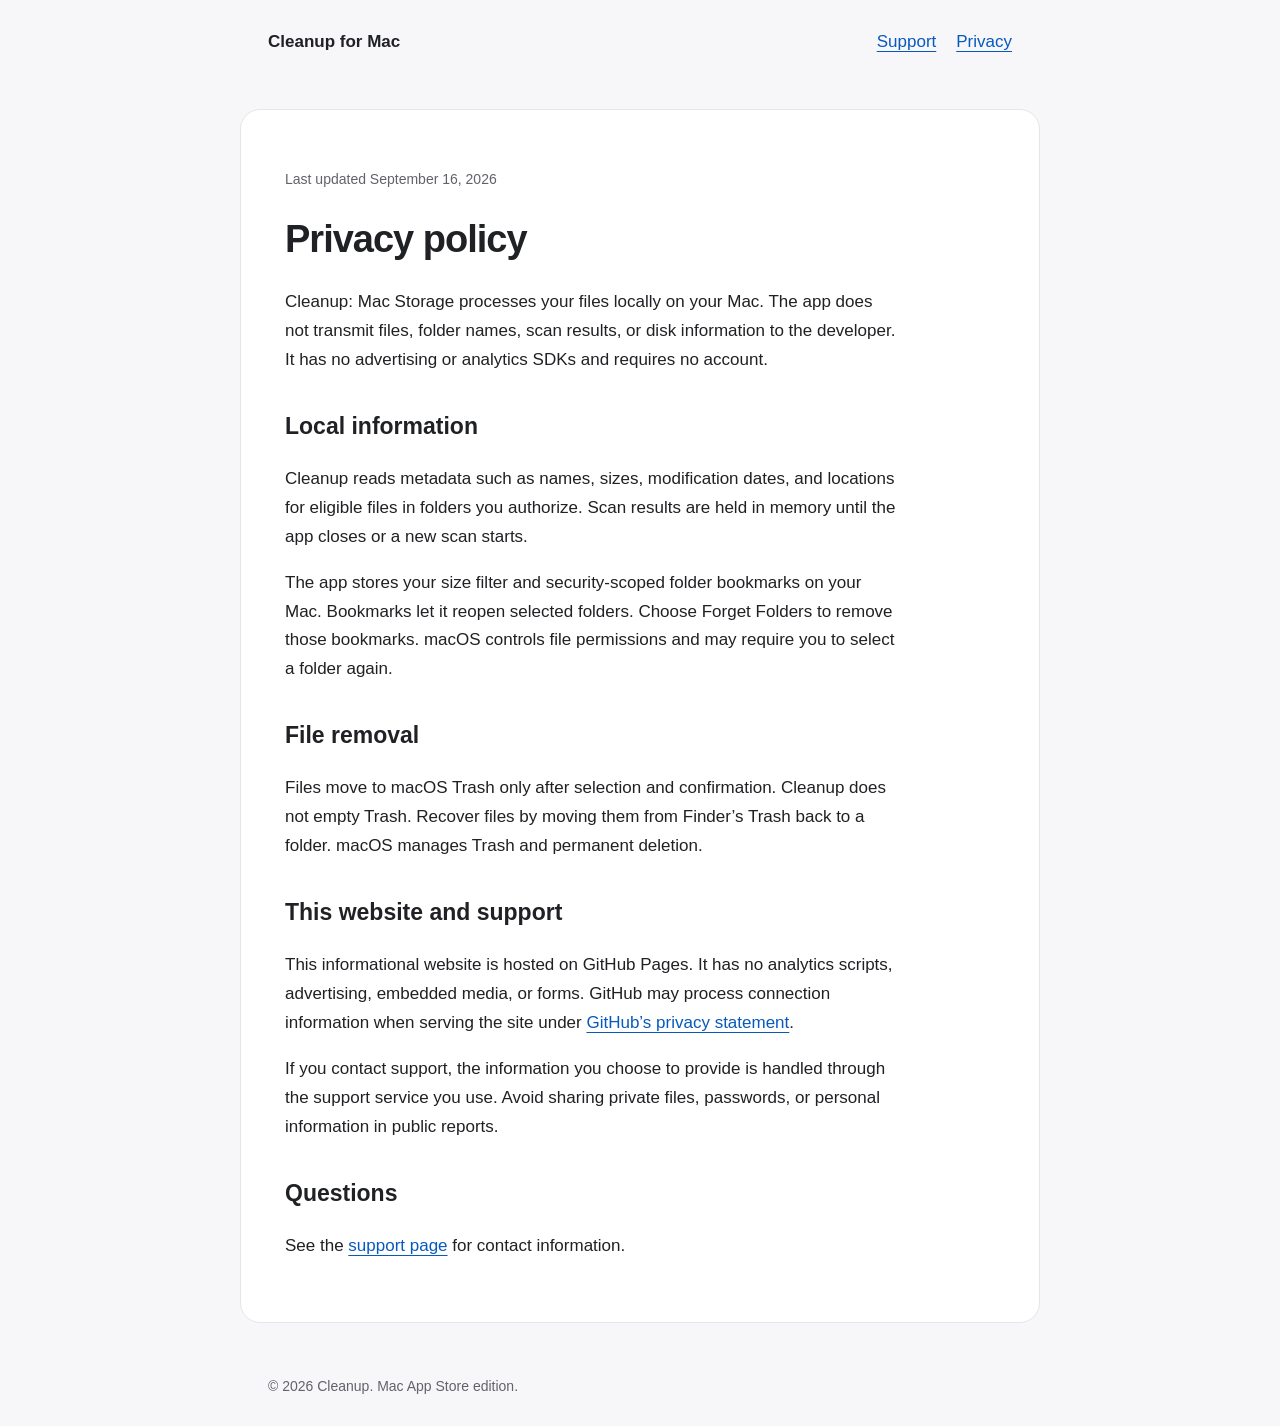
==== privacy.html @ 2ac74aff "Publish Cleanup support and privacy pages" ====
<!doctype html><html lang="en"><head><meta charset="utf-8"><meta name="viewport" content="width=device-width, initial-scale=1"><meta name="description" content="Cleanup for Mac: local file review, support, and privacy information."><title>Privacy policy · Cleanup</title><link rel="stylesheet" href="style.css"></head><body><header><a href="index.html">Cleanup for Mac</a><nav aria-label="Main"><a href="support.html">Support</a><a href="privacy.html">Privacy</a></nav></header><main><p class="eyebrow">Last updated September 16, 2026</p><h1>Privacy policy</h1><p>Cleanup: Mac Storage processes your files locally on your Mac. The app does not transmit files, folder names, scan results, or disk information to the developer. It has no advertising or analytics SDKs and requires no account.</p><h2>Local information</h2><p>Cleanup reads metadata such as names, sizes, modification dates, and locations for eligible files in folders you authorize. Scan results are held in memory until the app closes or a new scan starts.</p><p>The app stores your size filter and security-scoped folder bookmarks on your Mac. Bookmarks let it reopen selected folders. Choose Forget Folders to remove those bookmarks. macOS controls file permissions and may require you to select a folder again.</p><h2>File removal</h2><p>Files move to macOS Trash only after selection and confirmation. Cleanup does not empty Trash. Recover files by moving them from Finder’s Trash back to a folder. macOS manages Trash and permanent deletion.</p><h2>This website and support</h2><p>This informational website is hosted on GitHub Pages. It has no analytics scripts, advertising, embedded media, or forms. GitHub may process connection information when serving the site under <a href="https://docs.github.com/en/site-policy/privacy-policies/github-general-privacy-statement">GitHub’s privacy statement</a>.</p><p>If you contact support, the information you choose to provide is handled through the support service you use. Avoid sharing private files, passwords, or personal information in public reports.</p><h2>Questions</h2><p>See the <a href="support.html">support page</a> for contact information.</p></main><footer>© 2026 Cleanup. Mac App Store edition.</footer></body></html>
---- style.css ----
*{box-sizing:border-box}body{margin:0;background:#f7f7f9;color:#202124;font:17px/1.7 -apple-system,BlinkMacSystemFont,"Segoe UI",sans-serif}header,main,footer{max-width:800px;margin:auto;padding:28px}header{display:flex;justify-content:space-between;gap:24px;align-items:center}a{color:#0759bd;text-underline-offset:4px}nav{display:flex;gap:20px}header>a{color:inherit;text-decoration:none;font-weight:650}main{background:white;border:1px solid #e5e5ea;border-radius:20px;margin:24px auto;padding:44px}h1{font-size:38px;line-height:1.2;letter-spacing:-1px}h2{font-size:23px;margin-top:32px}p,li{max-width:65ch}.eyebrow,footer{color:#62626b;font-size:14px}.lead{font-size:21px;color:#555}.note{padding:16px 20px;background:#f4f5f7;border-radius:12px}a:focus-visible{outline:3px solid #0759bd;outline-offset:4px}@media(max-width:640px){header{flex-wrap:wrap}main{margin:12px;border-radius:14px;padding:24px}h1{font-size:32px}}@media(prefers-color-scheme:dark){body{background:#171719;color:#f3f3f5}main{background:#222225;border-color:#36363c}.lead,.eyebrow,footer{color:#b7b7bf}a{color:#8abaff}.note{background:#303035}}
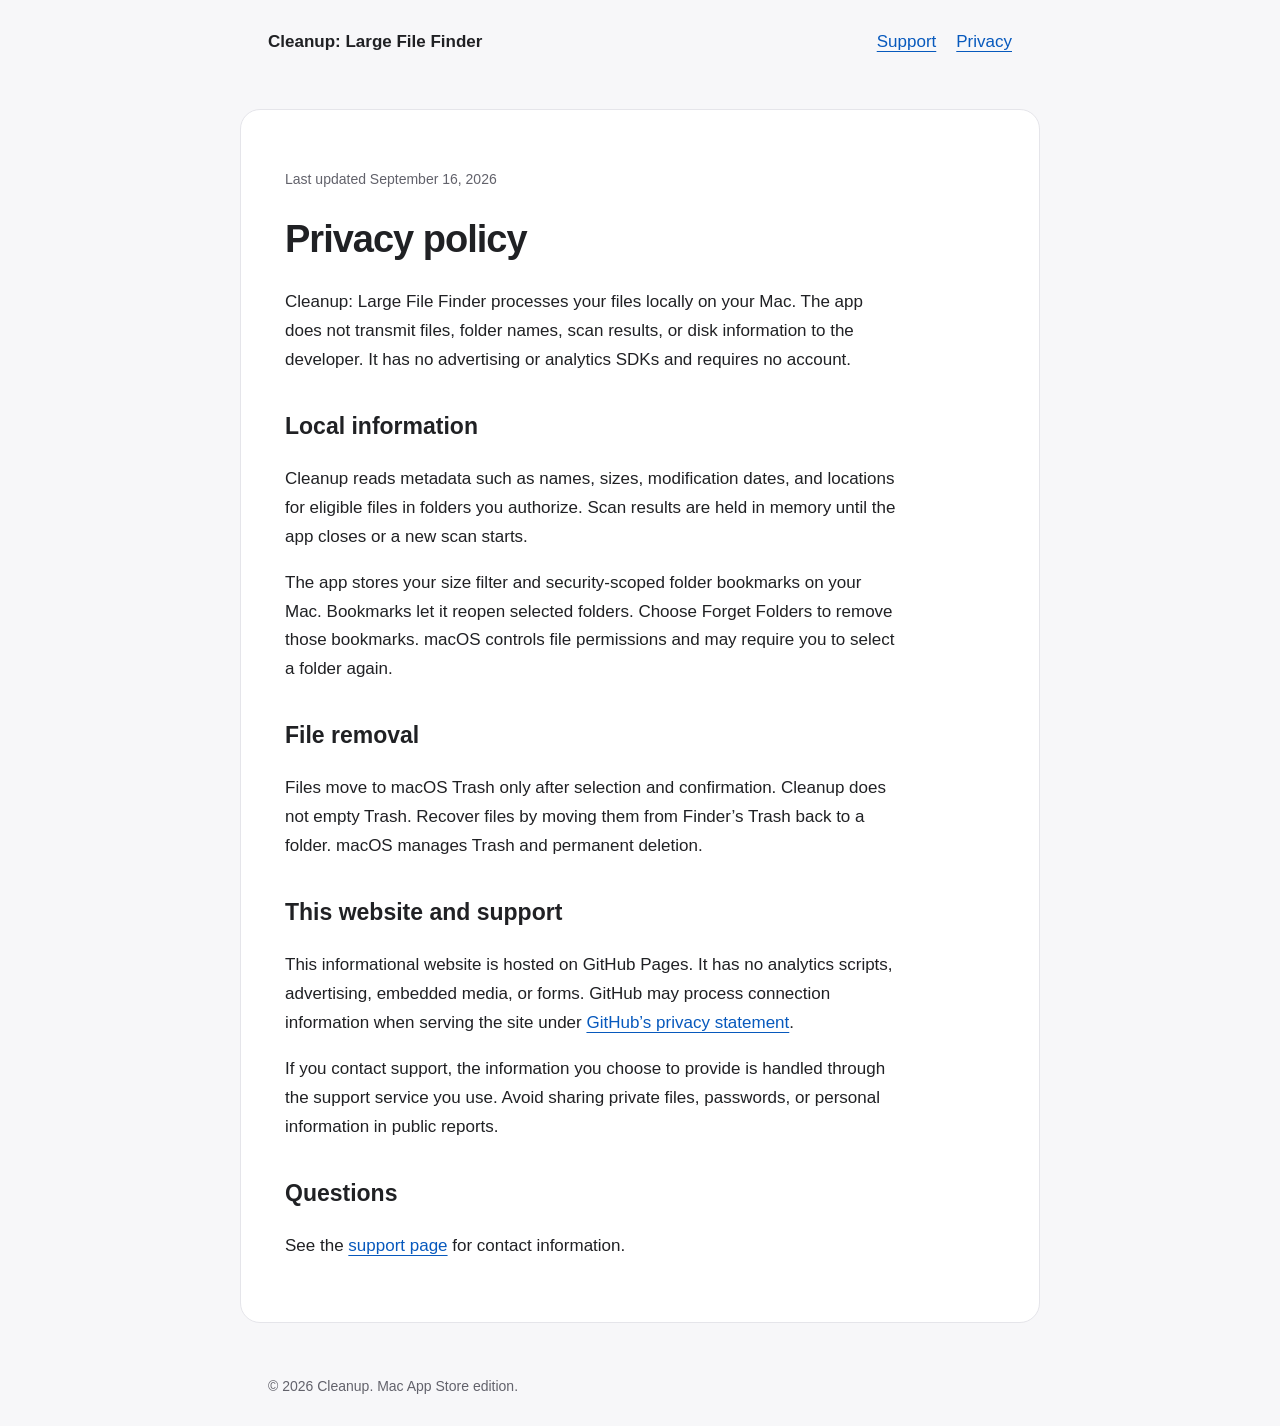
==== commit 7ebfff24: "Update released Cleanup name and file review support" ====
--- a/privacy.html
+++ b/privacy.html
@@ -1 +1 @@
-<!doctype html><html lang="en"><head><meta charset="utf-8"><meta name="viewport" content="width=device-width, initial-scale=1"><meta name="description" content="Cleanup for Mac: local file review, support, and privacy information."><title>Privacy policy · Cleanup</title><link rel="stylesheet" href="style.css"></head><body><header><a href="index.html">Cleanup for Mac</a><nav aria-label="Main"><a href="support.html">Support</a><a href="privacy.html">Privacy</a></nav></header><main><p class="eyebrow">Last updated September 16, 2026</p><h1>Privacy policy</h1><p>Cleanup: Mac Storage processes your files locally on your Mac. The app does not transmit files, folder names, scan results, or disk information to the developer. It has no advertising or analytics SDKs and requires no account.</p><h2>Local information</h2><p>Cleanup reads metadata such as names, sizes, modification dates, and locations for eligible files in folders you authorize. Scan results are held in memory until the app closes or a new scan starts.</p><p>The app stores your size filter and security-scoped folder bookmarks on your Mac. Bookmarks let it reopen selected folders. Choose Forget Folders to remove those bookmarks. macOS controls file permissions and may require you to select a folder again.</p><h2>File removal</h2><p>Files move to macOS Trash only after selection and confirmation. Cleanup does not empty Trash. Recover files by moving them from Finder’s Trash back to a folder. macOS manages Trash and permanent deletion.</p><h2>This website and support</h2><p>This informational website is hosted on GitHub Pages. It has no analytics scripts, advertising, embedded media, or forms. GitHub may process connection information when serving the site under <a href="https://docs.github.com/en/site-policy/privacy-policies/github-general-privacy-statement">GitHub’s privacy statement</a>.</p><p>If you contact support, the information you choose to provide is handled through the support service you use. Avoid sharing private files, passwords, or personal information in public reports.</p><h2>Questions</h2><p>See the <a href="support.html">support page</a> for contact information.</p></main><footer>© 2026 Cleanup. Mac App Store edition.</footer></body></html>+<!doctype html><html lang="en"><head><meta charset="utf-8"><meta name="viewport" content="width=device-width, initial-scale=1"><meta name="description" content="Find and review large local files with Cleanup. Support and privacy information for the macOS storage utility."><title>Privacy policy · Cleanup</title><link rel="stylesheet" href="style.css"></head><body><header><a href="index.html">Cleanup: Large File Finder</a><nav aria-label="Main"><a href="support.html">Support</a><a href="privacy.html">Privacy</a></nav></header><main><p class="eyebrow">Last updated September 16, 2026</p><h1>Privacy policy</h1><p>Cleanup: Large File Finder processes your files locally on your Mac. The app does not transmit files, folder names, scan results, or disk information to the developer. It has no advertising or analytics SDKs and requires no account.</p><h2>Local information</h2><p>Cleanup reads metadata such as names, sizes, modification dates, and locations for eligible files in folders you authorize. Scan results are held in memory until the app closes or a new scan starts.</p><p>The app stores your size filter and security-scoped folder bookmarks on your Mac. Bookmarks let it reopen selected folders. Choose Forget Folders to remove those bookmarks. macOS controls file permissions and may require you to select a folder again.</p><h2>File removal</h2><p>Files move to macOS Trash only after selection and confirmation. Cleanup does not empty Trash. Recover files by moving them from Finder’s Trash back to a folder. macOS manages Trash and permanent deletion.</p><h2>This website and support</h2><p>This informational website is hosted on GitHub Pages. It has no analytics scripts, advertising, embedded media, or forms. GitHub may process connection information when serving the site under <a href="https://docs.github.com/en/site-policy/privacy-policies/github-general-privacy-statement">GitHub’s privacy statement</a>.</p><p>If you contact support, the information you choose to provide is handled through the support service you use. Avoid sharing private files, passwords, or personal information in public reports.</p><h2>Questions</h2><p>See the <a href="support.html">support page</a> for contact information.</p></main><footer>© 2026 Cleanup. Mac App Store edition.</footer></body></html>
